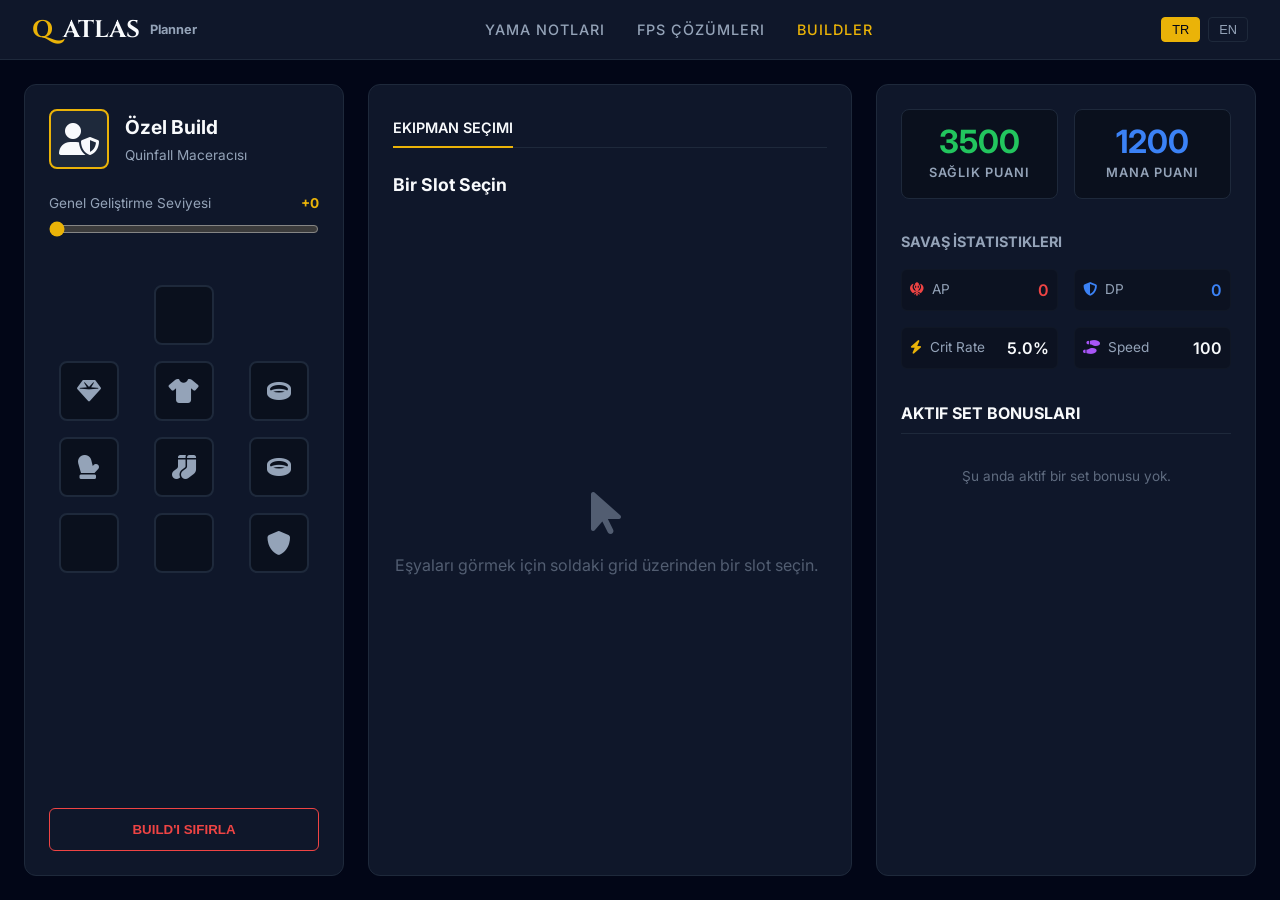
==== build.html @ 84bd0e51 "Add files via upload" ====
<!DOCTYPE html>
<html lang="en">
<head>
    <meta charset="UTF-8">
    <meta name="viewport" content="width=device-width, initial-scale=1.0">
    <title>Quinfall - Gear Planner</title>
    <link rel="preconnect" href="https://fonts.googleapis.com">
    <link rel="preconnect" href="https://fonts.gstatic.com" crossorigin>
    <link href="https://fonts.googleapis.com/css2?family=Inter:wght@300;400;500;600;700&family=Cinzel:wght@500;600;700&display=swap" rel="stylesheet">
    <link rel="stylesheet" href="https://cdnjs.cloudflare.com/ajax/libs/font-awesome/6.4.0/css/all.min.css">
    <style>
        :root {
            --bg-dark: #020617;
            --panel-bg: #0f172a;
            --border-color: #1e293b;
            --text-main: #f8fafc;
            --text-muted: #94a3b8;
            --accent-gold: #eab308;
            --accent-gold-glow: rgba(234, 179, 8, 0.3);
            --rarity-legendary: #eab308;
            --rarity-rare: #a855f7;
        }

        * {
            margin: 0;
            padding: 0;
            box-sizing: border-box;
        }

        body {
            font-family: 'Inter', sans-serif;
            background-color: var(--bg-dark);
            color: var(--text-main);
            line-height: 1.5;
            overflow-x: hidden;
        }

        /* Nav Bar - Atlas Style */
        .atlas-nav {
            background-color: var(--panel-bg);
            border-bottom: 1px solid var(--border-color);
            padding: 0 2rem;
            height: 60px;
            display: flex;
            align-items: center;
            justify-content: space-between;
        }

        .atlas-logo {
            font-family: 'Cinzel', serif;
            font-size: 1.5rem;
            font-weight: 700;
            color: var(--text-main);
            display: flex;
            align-items: center;
            gap: 10px;
            text-decoration: none;
        }

        .atlas-nav-links {
            display: flex;
            gap: 2rem;
        }

        .atlas-nav-link {
            color: var(--text-muted);
            text-decoration: none;
            font-weight: 500;
            font-size: 0.9rem;
            text-transform: uppercase;
            letter-spacing: 1px;
            transition: color 0.2s;
        }

        .atlas-nav-link:hover, .atlas-nav-link.active {
            color: var(--accent-gold);
        }

        /* Layout Container */
        .atlas-container {
            display: grid;
            grid-template-columns: 320px 1fr 380px;
            gap: 1.5rem;
            padding: 1.5rem;
            max-width: 1600px;
            margin: 0 auto;
            min-height: calc(100vh - 60px);
        }

        /* Shared Panel Styles */
        .atlas-panel {
            background-color: var(--panel-bg);
            border: 1px solid var(--border-color);
            border-radius: 12px;
            padding: 1.5rem;
            display: flex;
            flex-direction: column;
        }

        /* Left Column: Character & Gear */
        .char-header {
            display: flex;
            align-items: center;
            gap: 1rem;
            margin-bottom: 1.5rem;
        }

        .char-avatar {
            width: 60px;
            height: 60px;
            background-color: var(--border-color);
            border-radius: 8px;
            border: 2px solid var(--accent-gold);
            display: flex;
            align-items: center;
            justify-content: center;
            font-size: 2rem;
        }

        .char-info h2 {
            font-size: 1.2rem;
            font-weight: 700;
            margin-bottom: 0.2rem;
        }

        .level-control {
            display: flex;
            align-items: center;
            gap: 10px;
            margin-bottom: 2rem;
        }
        .level-control input {
            flex-grow: 1;
            accent-color: var(--accent-gold);
        }

        .gear-silhouette {
            display: grid;
            grid-template-columns: repeat(3, 1fr);
            gap: 1rem;
            justify-items: center;
            position: relative;
            margin-top: 1rem;
        }
        
        .gear-silhouette::before {
            content: '';
            position: absolute;
            top: 50%; left: 50%;
            transform: translate(-50%, -50%);
            width: 150px; height: 300px;
            background: url('https://cdn-icons-png.flaticon.com/512/10434/10434220.png') center/contain no-repeat;
            opacity: 0.05;
            pointer-events: none;
        }

        .gear-slot {
            width: 60px;
            height: 60px;
            background-color: rgba(0,0,0,0.3);
            border: 2px solid var(--border-color);
            border-radius: 8px;
            display: flex;
            align-items: center;
            justify-content: center;
            color: var(--text-muted);
            font-size: 1.5rem;
            cursor: pointer;
            transition: all 0.2s;
            position: relative;
        }

        .gear-slot:hover, .gear-slot.active-slot {
            border-color: var(--accent-gold);
            box-shadow: 0 0 15px var(--accent-gold-glow);
            color: var(--text-main);
        }

        .gear-slot.filled {
            color: var(--text-main);
        }

        .gear-slot.filled[data-rarity="legendary"] {
            border-color: var(--rarity-legendary);
        }
        
        .gear-slot.filled[data-rarity="rare"] {
            border-color: var(--rarity-rare);
        }

        .gear-slot-level {
            position: absolute;
            bottom: -5px;
            right: -5px;
            background: var(--bg-dark);
            color: var(--accent-gold);
            font-size: 0.7rem;
            font-weight: 700;
            padding: 2px 6px;
            border-radius: 4px;
            border: 1px solid var(--border-color);
        }

        /* Middle Column: Item Selector */
        .selector-tabs {
            display: flex;
            gap: 2rem;
            border-bottom: 1px solid var(--border-color);
            margin-bottom: 1.5rem;
        }

        .selector-tab {
            padding: 0.5rem 0;
            color: var(--text-muted);
            font-weight: 600;
            font-size: 0.9rem;
            text-transform: uppercase;
            cursor: pointer;
            position: relative;
        }

        .selector-tab.active {
            color: var(--text-main);
        }

        .selector-tab.active::after {
            content: '';
            position: absolute;
            bottom: -1px;
            left: 0;
            width: 100%;
            height: 2px;
            background-color: var(--accent-gold);
        }

        .selection-header {
            display: flex;
            justify-content: space-between;
            align-items: center;
            margin-bottom: 1rem;
        }

        .item-list {
            display: flex;
            flex-direction: column;
            gap: 0.8rem;
            overflow-y: auto;
            flex-grow: 1;
            padding-right: 0.5rem;
        }

        /* Custom Scrollbar */
        .item-list::-webkit-scrollbar { width: 6px; }
        .item-list::-webkit-scrollbar-track { background: var(--bg-dark); border-radius: 4px; }
        .item-list::-webkit-scrollbar-thumb { background: var(--border-color); border-radius: 4px; }

        .item-card {
            background-color: rgba(0,0,0,0.2);
            border: 1px solid var(--border-color);
            border-radius: 8px;
            padding: 1rem;
            cursor: pointer;
            transition: all 0.2s;
            display: flex;
            align-items: center;
            justify-content: space-between;
        }

        .item-card:hover {
            background-color: rgba(255,255,255,0.05);
            border-color: var(--text-muted);
        }

        .item-card.legendary { border-left: 3px solid var(--rarity-legendary); }
        .item-card.rare { border-left: 3px solid var(--rarity-rare); }

        .item-card-title {
            font-weight: 600;
            font-size: 1rem;
            margin-bottom: 0.2rem;
        }
        
        .item-card-title.legendary { color: var(--rarity-legendary); }
        .item-card-title.rare { color: var(--rarity-rare); }

        .item-card-meta {
            font-size: 0.75rem;
            color: var(--text-muted);
            text-transform: uppercase;
            letter-spacing: 0.5px;
        }

        .item-card-stats {
            display: flex;
            gap: 1rem;
            font-weight: 600;
            font-size: 0.9rem;
        }

        /* Right Column: Stats */
        .primary-stats {
            display: flex;
            gap: 1rem;
            margin-bottom: 2rem;
        }

        .primary-stat-box {
            flex: 1;
            background: rgba(0,0,0,0.3);
            border: 1px solid var(--border-color);
            border-radius: 8px;
            padding: 1rem;
            text-align: center;
        }

        .primary-stat-value {
            font-size: 2rem;
            font-weight: 700;
            line-height: 1;
            margin-bottom: 0.3rem;
        }

        .primary-stat-value.hp { color: #22c55e; } /* Green */
        .primary-stat-value.mp { color: #3b82f6; } /* Blue */

        .primary-stat-label {
            font-size: 0.8rem;
            color: var(--text-muted);
            text-transform: uppercase;
            letter-spacing: 1px;
            font-weight: 600;
        }

        .stat-grid {
            display: grid;
            grid-template-columns: 1fr 1fr;
            gap: 1rem;
            margin-bottom: 2rem;
        }

        .stat-row {
            display: flex;
            justify-content: space-between;
            align-items: center;
            padding: 0.5rem;
            background: rgba(0,0,0,0.2);
            border-radius: 6px;
            border: 1px solid rgba(255,255,255,0.02);
        }

        .stat-name {
            font-size: 0.85rem;
            color: var(--text-muted);
            display: flex;
            align-items: center;
            gap: 0.5rem;
        }

        .stat-val {
            font-weight: 600;
            color: var(--text-main);
            font-family: 'Inter', monospace;
        }
        
        .stat-val.ap { color: #ef4444; }
        .stat-val.dp { color: #3b82f6; }

        .set-bonuses-section h3 {
            font-size: 1rem;
            text-transform: uppercase;
            color: var(--text-main);
            margin-bottom: 1rem;
            border-bottom: 1px solid var(--border-color);
            padding-bottom: 0.5rem;
        }

        .set-bonus-item {
            background: rgba(234, 179, 8, 0.05);
            border: 1px solid rgba(234, 179, 8, 0.2);
            border-radius: 6px;
            padding: 0.8rem;
            margin-bottom: 0.8rem;
        }

        .set-bonus-title {
            color: var(--accent-gold);
            font-weight: 600;
            font-size: 0.9rem;
            margin-bottom: 0.3rem;
        }

        .set-bonus-desc {
            font-size: 0.85rem;
            color: var(--text-main);
        }

        /* Lang toggle in nav */
        .lang-btn {
            background: transparent;
            border: 1px solid var(--border-color);
            color: var(--text-muted);
            padding: 4px 10px;
            border-radius: 4px;
            cursor: pointer;
            font-size: 0.8rem;
            transition: all 0.2s;
        }
        .lang-btn.active {
            background: var(--accent-gold);
            color: var(--bg-dark);
            border-color: var(--accent-gold);
        }
        
        /* Empty selection placeholder */
        .empty-selection {
            display: flex;
            flex-direction: column;
            align-items: center;
            justify-content: center;
            height: 100%;
            color: var(--text-muted);
            text-align: center;
            opacity: 0.5;
        }
        
        .empty-selection i {
            font-size: 3rem;
            margin-bottom: 1rem;
        }

        @media (max-width: 1200px) {
            .atlas-container {
                grid-template-columns: 1fr 380px;
            }
            .atlas-left {
                grid-column: 1 / 2;
            }
            .atlas-middle {
                grid-column: 1 / -1;
                order: 3;
            }
        }
        @media (max-width: 800px) {
            .atlas-container {
                grid-template-columns: 1fr;
            }
        }
    </style>
</head>
<body>

    <!-- Top Navigation -->
    <nav class="atlas-nav">
        <a href="index.html" class="atlas-logo">
            <span style="color: var(--accent-gold);">Q</span> ATLAS <span style="font-size: 0.8rem; color: var(--text-muted); font-family: 'Inter';">Planner</span>
        </a>
        <div class="atlas-nav-links">
            <a href="index.html" class="atlas-nav-link" data-tr="Yama Notları" data-en="Patch Notes">Patch Notes</a>
            <a href="fps.html" class="atlas-nav-link" data-tr="FPS Çözümleri" data-en="FPS Solutions">FPS Solutions</a>
            <a href="build.html" class="atlas-nav-link active" data-tr="Buildler" data-en="Builds">Builds</a>
        </div>
        <div style="display:flex; gap:0.5rem;">
            <button class="lang-btn active" data-lang="tr">TR</button>
            <button class="lang-btn" data-lang="en">EN</button>
        </div>
    </nav>

    <!-- Main App Container -->
    <main class="atlas-container">
        
        <!-- Left Panel: Character & Equipment -->
        <div class="atlas-panel atlas-left">
            <div class="char-header">
                <div class="char-avatar"><i class="fas fa-user-shield"></i></div>
                <div class="char-info">
                    <h2 data-tr="Özel Build" data-en="Custom Build">Özel Build</h2>
                    <div style="color: var(--text-muted); font-size: 0.85rem;" data-tr="Quinfall Maceracısı" data-en="Quinfall Adventurer">Quinfall Maceracısı</div>
                </div>
            </div>

            <!-- Global Enhancement Level Slider -->
            <div style="margin-bottom: 0.5rem; font-size: 0.85rem; color: var(--text-muted); display:flex; justify-content:space-between;">
                <span data-tr="Genel Geliştirme Seviyesi" data-en="Global Enhancement Level">Genel Geliştirme Seviyesi</span>
                <span id="global-level-display" style="color: var(--accent-gold); font-weight: bold;">+0</span>
            </div>
            <div class="level-control">
                <input type="range" id="global-level-slider" min="0" max="15" value="0">
            </div>

            <!-- Gear Grid (Silhouette style) -->
            <div class="gear-silhouette">
                <!-- Top Row -->
                <div></div>
                <div class="gear-slot" data-slot="helmet" title="Helmet"><i class="fas fa-helmet-battle"></i></div>
                <div></div>
                
                <!-- Second Row -->
                <div class="gear-slot" data-slot="earring1" title="Earring"><i class="fas fa-gem"></i></div>
                <div class="gear-slot" data-slot="chest" title="Chest"><i class="fas fa-shirt"></i></div>
                <div class="gear-slot" data-slot="necklace" title="Necklace"><i class="fas fa-ring"></i></div>
                
                <!-- Third Row -->
                <div class="gear-slot" data-slot="gloves" title="Gloves"><i class="fas fa-mitten"></i></div>
                <div class="gear-slot" data-slot="legs" title="Legs"><i class="fas fa-socks"></i></div>
                <div class="gear-slot" data-slot="ring1" title="Ring"><i class="fas fa-ring"></i></div>
                
                <!-- Bottom Row -->
                <div class="gear-slot" data-slot="weapon1" title="Main Weapon"><i class="fas fa-sword"></i></div>
                <div class="gear-slot" data-slot="boots" title="Boots"><i class="fas fa-boot"></i></div>
                <div class="gear-slot" data-slot="weapon2" title="Offhand Weapon"><i class="fas fa-shield"></i></div>
            </div>

            <div style="margin-top: auto; padding-top: 2rem;">
                <button id="reset-build" style="width: 100%; padding: 0.8rem; background: transparent; border: 1px solid #ef4444; color: #ef4444; border-radius: 6px; cursor: pointer; font-weight: 600; text-transform: uppercase;" data-tr="Build'i Sıfırla" data-en="Reset Build">Build'i Sıfırla</button>
            </div>
        </div>

        <!-- Middle Panel: Item Selection -->
        <div class="atlas-panel atlas-middle">
            <div class="selector-tabs">
                <div class="selector-tab active" data-tr="Ekipman Seçimi" data-en="Equipment Selection">Ekipman Seçimi</div>
            </div>
            
            <div class="selection-header">
                <h3 id="selection-title" style="font-size: 1.1rem;" data-tr="Bir Slot Seçin" data-en="Select a Slot">Bir Slot Seçin</h3>
            </div>

            <div class="item-list" id="item-selector-list">
                <!-- Items populated here by JS -->
                <div class="empty-selection">
                    <i class="fas fa-mouse-pointer"></i>
                    <p data-tr="Eşyaları görmek için soldaki grid üzerinden bir slot seçin." data-en="Select a slot from the grid on the left to see available items."></p>
                </div>
            </div>
        </div>

        <!-- Right Panel: Stats & Details -->
        <div class="atlas-panel atlas-right">
            
            <!-- Primary HP/MP -->
            <div class="primary-stats">
                <div class="primary-stat-box">
                    <div class="primary-stat-value hp" id="stat-total-hp">3500</div>
                    <div class="primary-stat-label" data-tr="Sağlık Puanı" data-en="Health Points">Sağlık Puanı</div>
                </div>
                <div class="primary-stat-box">
                    <div class="primary-stat-value mp">1200</div>
                    <div class="primary-stat-label" data-tr="Mana Puanı" data-en="Mana Points">Mana Puanı</div>
                </div>
            </div>

            <!-- Detailed Stats Grid -->
            <h3 style="font-size: 0.9rem; text-transform: uppercase; margin-bottom: 1rem; color: var(--text-muted);" data-tr="Savaş İstatistikleri" data-en="Combat Statistics">Savaş İstatistikleri</h3>
            <div class="stat-grid">
                <div class="stat-row">
                    <div class="stat-name"><i class="fas fa-khanda" style="color: #ef4444;"></i> AP</div>
                    <div class="stat-val ap" id="stat-total-ap">0</div>
                </div>
                <div class="stat-row">
                    <div class="stat-name"><i class="fas fa-shield-halved" style="color: #3b82f6;"></i> DP</div>
                    <div class="stat-val dp" id="stat-total-dp">0</div>
                </div>
                <div class="stat-row">
                    <div class="stat-name"><i class="fas fa-bolt" style="color: #eab308;"></i> Crit Rate</div>
                    <div class="stat-val">5.0%</div>
                </div>
                <div class="stat-row">
                    <div class="stat-name"><i class="fas fa-shoe-prints" style="color: #a855f7;"></i> Speed</div>
                    <div class="stat-val">100</div>
                </div>
            </div>

            <!-- Set Bonuses -->
            <div class="set-bonuses-section">
                <h3 data-tr="Aktif Set Bonusları" data-en="Active Set Bonuses">Aktif Set Bonusları</h3>
                <div id="active-set-bonuses-list">
                    <!-- Dynamic -->
                    <div style="font-size: 0.85rem; color: var(--text-muted); opacity: 0.6; text-align: center; padding: 1rem;" data-tr="Şu anda aktif bir set bonusu yok." data-en="No active set bonuses currently.">
                        Şu anda aktif bir set bonusu yok.
                    </div>
                </div>
            </div>

        </div>

    </main>

    <!-- Script for Logic -->
    <script src="simulator.js"></script>

    <!-- Language Toggle Logic -->
    <script>
        document.addEventListener('DOMContentLoaded', () => {
            const langBtns = document.querySelectorAll('.lang-btn');
            let currentLang = localStorage.getItem('quinfall_lang') || 'tr';
            setLanguage(currentLang);

            langBtns.forEach(btn => {
                btn.addEventListener('click', (e) => {
                    const selectedLang = e.target.getAttribute('data-lang');
                    if (selectedLang !== currentLang) {
                        setLanguage(selectedLang);
                        document.dispatchEvent(new CustomEvent('languageChanged', { detail: selectedLang }));
                    }
                });
            });

            function setLanguage(lang) {
                currentLang = lang;
                localStorage.setItem('quinfall_lang', lang);
                langBtns.forEach(btn => {
                    if (btn.getAttribute('data-lang') === lang) btn.classList.add('active');
                    else btn.classList.remove('active');
                });
                document.querySelectorAll('[data-tr]').forEach(el => {
                    if (lang === 'tr') el.textContent = el.getAttribute('data-tr');
                    else if (lang === 'en') el.textContent = el.getAttribute('data-en');
                });
            }
        });
    </script>
</body>
</html>
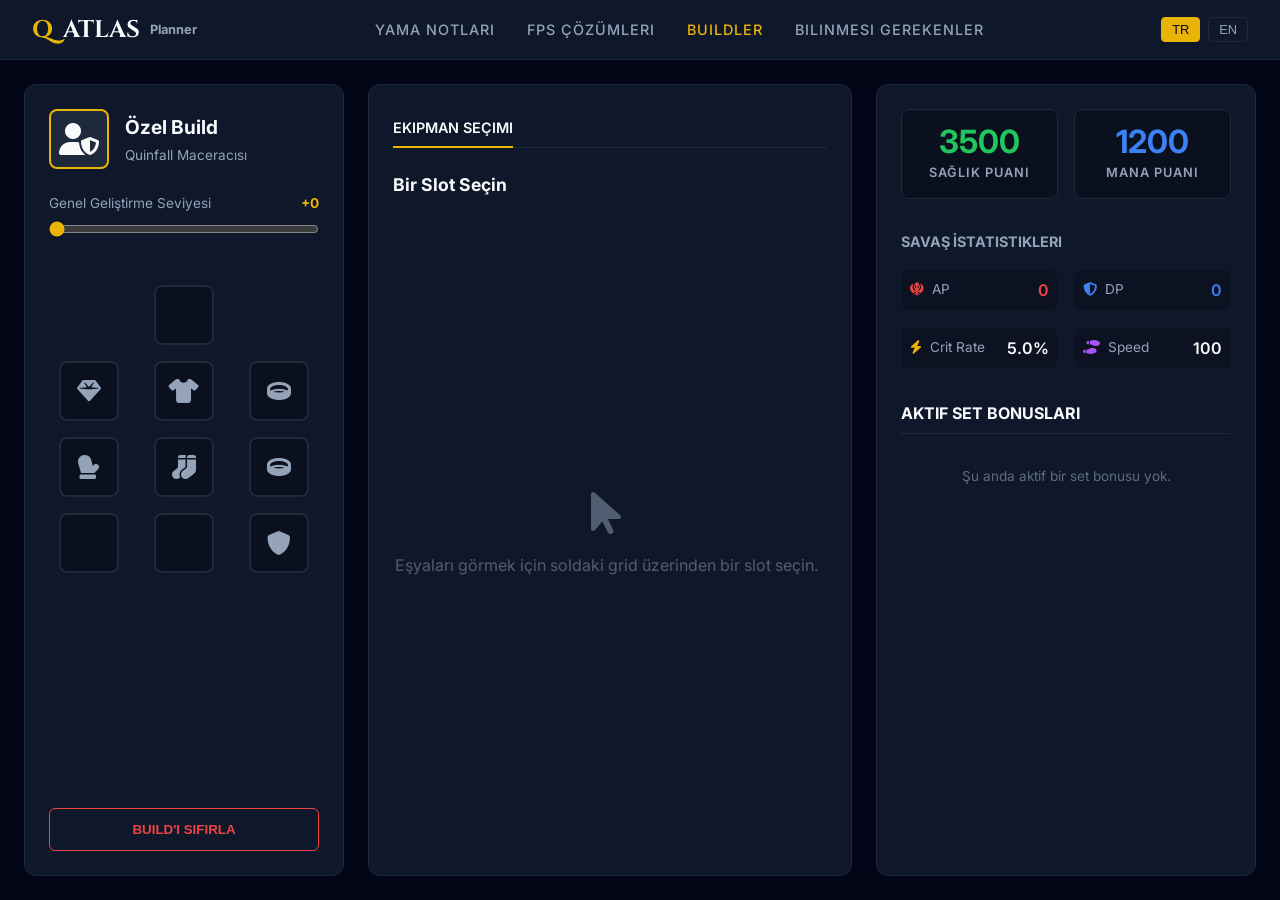
==== commit c432e2c1: "Add files via upload" ====
--- a/build.html
+++ b/build.html
@@ -458,6 +458,7 @@
             <a href="index.html" class="atlas-nav-link" data-tr="Yama Notları" data-en="Patch Notes">Patch Notes</a>
             <a href="fps.html" class="atlas-nav-link" data-tr="FPS Çözümleri" data-en="FPS Solutions">FPS Solutions</a>
             <a href="build.html" class="atlas-nav-link active" data-tr="Buildler" data-en="Builds">Builds</a>
+            <a href="info.html" class="atlas-nav-link" data-tr="Bilinmesi Gerekenler" data-en="Things to Know">Things to Know</a>
         </div>
         <div style="display:flex; gap:0.5rem;">
             <button class="lang-btn active" data-lang="tr">TR</button>
